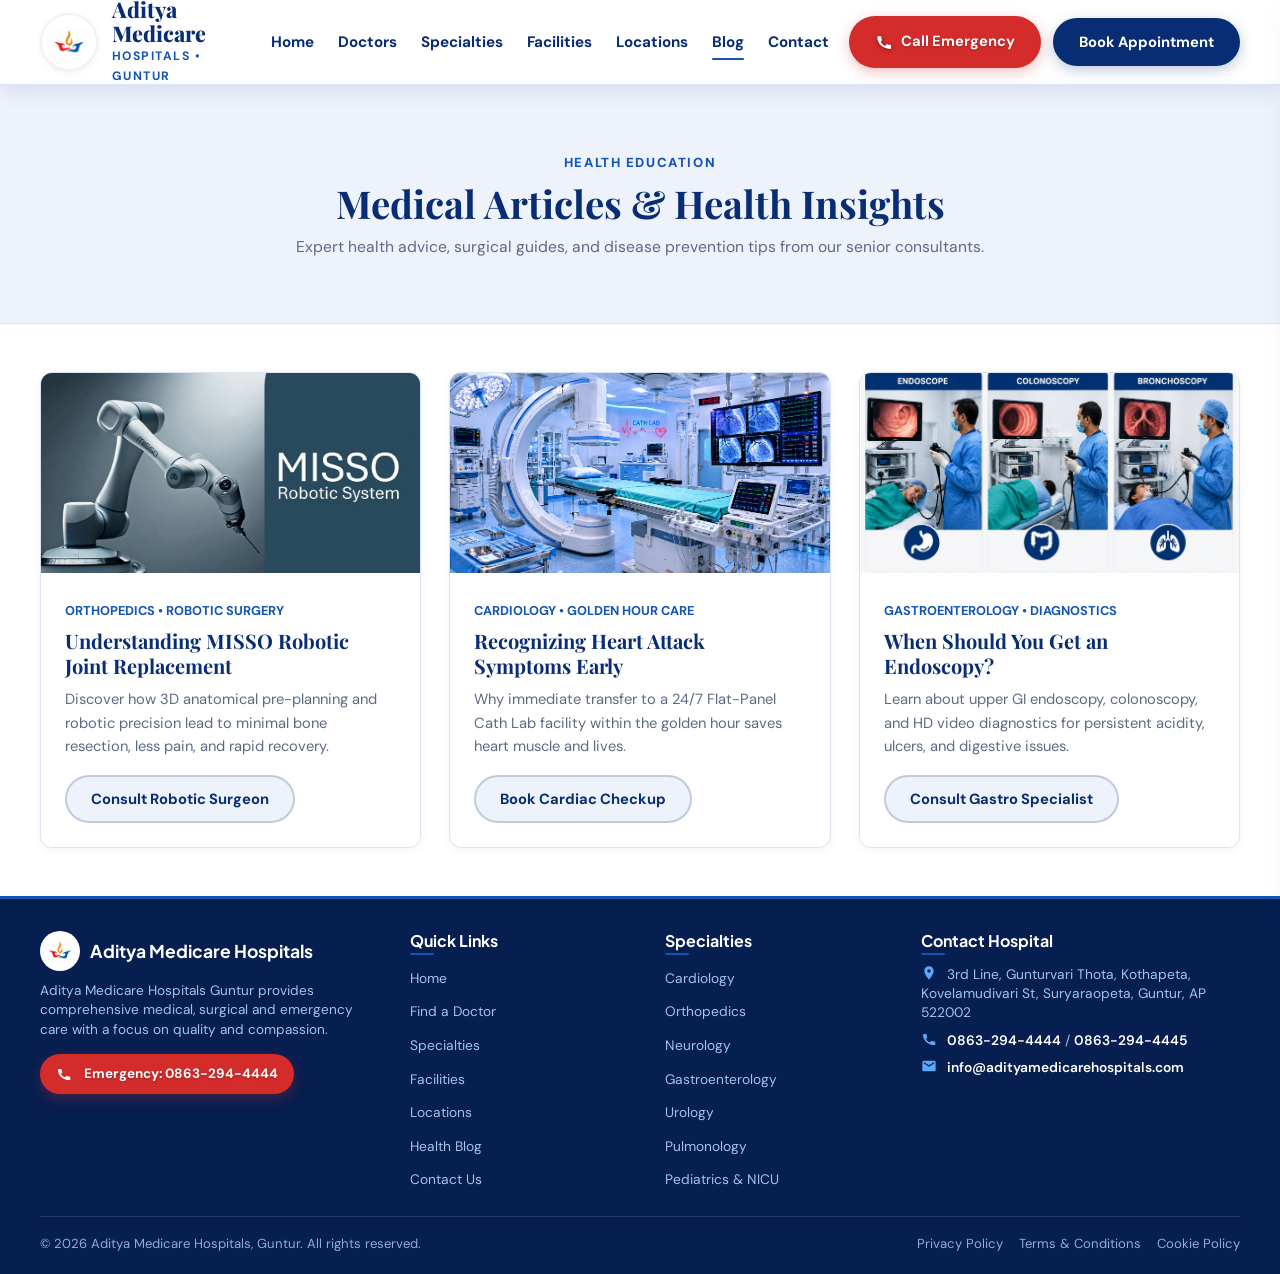
==== blog.html @ ff20c5cb "Reduce doctor card font sizes for name, qualification, designation and treatment tags to fit long co" ====
<!DOCTYPE html>
<html lang="en">

<head>
  <meta charset="utf-8" />
  <meta name="viewport" content="width=device-width, initial-scale=1.0" />
  <title>Health Blog & Medical Articles | Aditya Medicare Hospitals Guntur</title>
  <meta name="description"
    content="Read medical advice, health tips, and healthcare guides from senior doctors at Aditya Medicare Hospitals Guntur." />
  <meta name="keywords"
    content="health blog Guntur, doctor health tips, cardiac health guide, joint replacement advice, Aditya Medicare articles" />
  <meta name="author" content="Aditya Medicare Hospitals, Guntur" />
  <meta name="robots" content="index, follow" />
  <link rel="canonical" href="https://www.adityamedicarehospitals.com/blog.html" />
  
  <link rel="icon" type="image/png" href="images/favicon.png" />
  <link rel="apple-touch-icon" href="images/favicon.png" />
  
  <!-- Fonts -->
  <link rel="preconnect" href="https://fonts.googleapis.com" />
  <link rel="preconnect" href="https://fonts.gstatic.com" crossorigin />
  <link href="https://fonts.googleapis.com/css2?family=DM+Sans:ital,wght@0,400;0,500;0,700;0,800;1,400&family=Playfair+Display:wght@600;700;800&display=swap" rel="stylesheet" />
  
  <!-- Stylesheet -->
  <link rel="stylesheet" href="style.css?v=2300" />
</head>

<body>

  <!-- NAVBAR -->
  <nav class="navbar">
    <div class="container nav-inner">
      <a href="index.html" class="brand">
        <img src="images/Hospital-logo.png" alt="Aditya Medicare Logo" class="brand-logo" onerror="this.src='images/logo.png';" />
        <div class="brand-text">
          <span class="brand-title">Aditya Medicare</span>
          <span class="brand-subtitle">Hospitals • Guntur</span>
        </div>
      </a>

      <ul class="nav-links">
        <li><a href="index.html">Home</a></li>
        <li><a href="doctors.html">Doctors</a></li>
        <li><a href="specialties.html">Specialties</a></li>
        <li><a href="facilities.html">Facilities</a></li>
        <li><a href="locations.html">Locations</a></li>
        <li><a href="blog.html" class="active">Blog</a></li>
        <li><a href="contact.html">Contact</a></li>
      </ul>

      <div class="nav-cta">
        <a href="tel:08632944444" class="btn btn-danger">
          <svg class="btn-icon" viewBox="0 0 24 24"><path d="M6.62 10.79a15.05 15.05 0 006.59 6.59l2.2-2.2a1 1 0 011.11-.27c1.21.49 2.53.76 3.88.76a1 1 0 011 1v3.5a1 1 0 01-1 1C10.03 21 3 13.97 3 5.48a1 1 0 011-1H7.5a1 1 0 011 1c0 1.35.27 2.67.76 3.88a1 1 0 01-.27 1.11l-2.37 2.32z"/></svg>
          Call Emergency
        </a>
        <button class="btn btn-primary" data-open-modal="true">Book Appointment</button>
      </div>

      <button class="nav-toggle" id="nav-toggle-btn" aria-label="Toggle Navigation Menu">
        <svg viewBox="0 0 24 24">
          <path d="M4 6h16M4 12h16M4 18h16"></path>
        </svg>
      </button>
    </div>
  </nav>

  <!-- MOBILE DRAWER -->
  <div class="mobile-menu-overlay" id="mobile-overlay"></div>
  <div class="mobile-drawer" id="mobile-drawer">
    <div class="mobile-drawer-header">
      <div class="brand-title" style="font-size: 1.1rem;">Aditya Medicare</div>
      <button class="mobile-drawer-close" id="mobile-drawer-close">✕</button>
    </div>
    <ul class="mobile-nav-links">
      <li><a href="index.html">Home</a></li>
      <li><a href="doctors.html">Doctors</a></li>
      <li><a href="specialties.html">Specialties</a></li>
      <li><a href="facilities.html">Facilities</a></li>
      <li><a href="locations.html">Locations</a></li>
      <li><a href="blog.html" class="active">Blog</a></li>
      <li><a href="contact.html">Contact</a></li>
    </ul>
    <div style="margin-top: auto; display: flex; flex-direction: column; gap: 12px; padding-top: 20px;">
      <a href="tel:08632944444" class="btn btn-danger" style="width:100%;">
        <svg class="btn-icon" viewBox="0 0 24 24"><path d="M6.62 10.79a15.05 15.05 0 006.59 6.59l2.2-2.2a1 1 0 011.11-.27c1.21.49 2.53.76 3.88.76a1 1 0 011 1v3.5a1 1 0 01-1 1C10.03 21 3 13.97 3 5.48a1 1 0 011-1H7.5a1 1 0 011 1c0 1.35.27 2.67.76 3.88a1 1 0 01-.27 1.11l-2.37 2.32z"/></svg>
        Call 0863-294-4444
      </a>
      <button class="btn btn-primary" style="width:100%;" data-open-modal="true">Book Appointment</button>
    </div>
  </div>

  <!-- PAGE HERO -->
  <section class="section section-soft subpage-hero-banner">
    <div class="container">
      <div class="section-header">
        <span class="section-tag">Health Education</span>
        <h1 class="section-title">Medical Articles & Health Insights</h1>
        <p class="section-subtitle">Expert health advice, surgical guides, and disease prevention tips from our senior consultants.</p>
      </div>
    </div>
  </section>

  <!-- BLOG ARTICLES -->
  <section class="section section-white">
    <div class="container">
      <div class="facilities-grid">
        <article class="facility-card">
          <div class="facility-img-wrap">
            <img src="images/misso-robot.jpg" alt="MISSO Robotic Knee Surgery Guide" />
          </div>
          <div class="facility-body">
            <span style="font-size: 0.8rem; font-weight: 700; color: var(--blue); text-transform: uppercase;">Orthopedics • Robotic Surgery</span>
            <h3 class="facility-title" style="margin-top: 6px;">Understanding MISSO Robotic Joint Replacement</h3>
            <p class="facility-desc">Discover how 3D anatomical pre-planning and robotic precision lead to minimal bone resection, less pain, and rapid recovery.</p>
            <div style="margin-top: 16px;">
              <button class="btn btn-secondary" data-open-modal="true" data-department="Orthopedics">Consult Robotic Surgeon</button>
            </div>
          </div>
        </article>

        <article class="facility-card">
          <div class="facility-img-wrap">
            <img src="images/cath-lab.png" alt="Emergency Cardiac Angioplasty" />
          </div>
          <div class="facility-body">
            <span style="font-size: 0.8rem; font-weight: 700; color: var(--blue); text-transform: uppercase;">Cardiology • Golden Hour Care</span>
            <h3 class="facility-title" style="margin-top: 6px;">Recognizing Heart Attack Symptoms Early</h3>
            <p class="facility-desc">Why immediate transfer to a 24/7 Flat-Panel Cath Lab facility within the golden hour saves heart muscle and lives.</p>
            <div style="margin-top: 16px;">
              <button class="btn btn-secondary" data-open-modal="true" data-department="Cardiology">Book Cardiac Checkup</button>
            </div>
          </div>
        </article>

        <article class="facility-card">
          <div class="facility-img-wrap">
            <img src="images/Endocolonobroncho.png" alt="Advanced Endoscopy Guide" />
          </div>
          <div class="facility-body">
            <span style="font-size: 0.8rem; font-weight: 700; color: var(--blue); text-transform: uppercase;">Gastroenterology • Diagnostics</span>
            <h3 class="facility-title" style="margin-top: 6px;">When Should You Get an Endoscopy?</h3>
            <p class="facility-desc">Learn about upper GI endoscopy, colonoscopy, and HD video diagnostics for persistent acidity, ulcers, and digestive issues.</p>
            <div style="margin-top: 16px;">
              <button class="btn btn-secondary" data-open-modal="true" data-department="Gastroenterology">Consult Gastro Specialist</button>
            </div>
          </div>
        </article>
      </div>
    </div>
  </section>

  <!-- APPOINTMENT MODAL -->
  <div class="modal-overlay" id="appointment-modal" aria-hidden="true" role="dialog" aria-modal="true" aria-labelledby="modal-title-heading">
    <div class="modal-container">
      <div class="modal-header">
        <h3>📅 Book Doctor Appointment</h3>
        <button class="modal-close" id="modal-close-btn">✕</button>
      </div>
      <div class="modal-body">
        <form id="appointment-form">
          <div class="form-group">
            <label for="modal-patient-name">Full Patient Name *</label>
            <input type="text" id="modal-patient-name" class="form-control" placeholder="e.g. Ramesh Kumar" required />
          </div>

          <div class="form-row">
            <div class="form-group">
              <label for="modal-patient-phone">Phone Number *</label>
              <input type="tel" id="modal-patient-phone" class="form-control" placeholder="10-digit mobile number" required />
            </div>
            <div class="form-group">
              <label for="modal-patient-email">Email Address</label>
              <input type="email" id="modal-patient-email" class="form-control" placeholder="name@example.com" />
            </div>
          </div>

          <div class="form-row">
            <div class="form-group">
              <label for="modal-department-select">Select Medical Specialty</label>
              <select id="modal-department-select" class="form-control">
                <option value="">General Consultation</option>
                <option value="Cardiology">Cardiology</option>
                <option value="Orthopedics">Orthopedics</option>
                <option value="Neurology">Neurology</option>
                <option value="Gastroenterology">Gastroenterology</option>
                <option value="Urology">Urology</option>
                <option value="Pulmonology">Pulmonology</option>
                <option value="Pediatrics">Pediatrics</option>
                <option value="Mother & Child">Mother & Child Care</option>
                <option value="Critical Care">Critical Care</option>
              </select>
            </div>

            <div class="form-group">
              <label for="modal-doctor-select">Preferred Doctor</label>
              <select id="modal-doctor-select" class="form-control">
                <option value="">Any Available Specialist</option>
                <option value="Dr. Krishna Sravanth Pakanati">Dr. Krishna Sravanth Pakanati (Orthopedics)</option>
                <option value="Dr. Ramakoteswara Rao K">Dr. Ramakoteswara Rao K (Orthopedics)</option>
                <option value="Dr. Sai Krishna Katakam">Dr. Sai Krishna Katakam (Gastroenterology)</option>
                <option value="Dr. Raghu Sarath Punukollu">Dr. Raghu Sarath Punukollu (Urology)</option>
                <option value="Dr. Guttikonda Bhanu Vijay">Dr. Guttikonda Bhanu Vijay (Cardiology)</option>
                <option value="Dr. Viswa Jyothi Yakkala">Dr. Viswa Jyothi Yakkala (Neurology)</option>
                <option value="Dr. Sajila">Dr. Sajila (Mother & Child)</option>
                <option value="Dr. Farha">Dr. Farha (Pediatrics)</option>
                <option value="Dr. Dinesh">Dr. Dinesh (Pulmonology)</option>
                <option value="Dr. Sunil Kumar Thadigiri">Dr. Sunil Kumar Thadigiri (Critical Care)</option>
              </select>
            </div>
          </div>

          <div class="form-row">
            <div class="form-group">
              <label for="modal-preferred-date">Preferred Date</label>
              <input type="date" id="modal-preferred-date" class="form-control" />
            </div>
            <div class="form-group">
              <label for="modal-time-slot">Preferred Time Slot</label>
              <select id="modal-time-slot" class="form-control">
                <option value="Morning">Morning (10:00 AM - 1:00 PM)</option>
                <option value="Afternoon">Afternoon (2:00 PM - 5:00 PM)</option>
                <option value="Evening">Evening (5:00 PM - 8:00 PM)</option>
              </select>
            </div>
          </div>

          <div style="margin-top: 24px;">
            <button type="submit" class="btn btn-primary" style="width: 100%; padding: 14px; font-size: 1rem;">
              Confirm Appointment Booking
            </button>
          </div>
        </form>
      </div>
    </div>
  </div>

  <!-- FOOTER -->
    <!-- FOOTER -->
    <!-- FOOTER -->
  <footer class="footer">
    <div class="container">
      <div class="footer-grid">
        <div class="footer-brand">
          <div class="footer-logo-wrap">
            <img src="images/Hospital-logo.png" alt="Aditya Medicare Logo" class="footer-logo" onerror="this.src='images/logo.png';" />
            <div class="footer-brand-name">Aditya Medicare Hospitals</div>
          </div>
          <p class="footer-desc">
            Aditya Medicare Hospitals Guntur provides comprehensive medical, surgical and emergency care with a focus on quality and compassion.
          </p>
          <div style="margin-top: 4px;">
            <a href="tel:08632944444" class="btn btn-danger footer-emergency-btn">
              <svg viewBox="0 0 24 24" style="width:16px;height:16px;fill:currentColor;margin-right:6px;"><path d="M6.62 10.79a15.05 15.05 0 006.59 6.59l2.2-2.2a1 1 0 011.11-.27c1.21.49 2.53.76 3.88.76a1 1 0 011 1v3.5a1 1 0 01-1 1C10.03 21 3 13.97 3 5.48a1 1 0 011-1H7.5a1 1 0 011 1c0 1.35.27 2.67.76 3.88a1 1 0 01-.27 1.11l-2.37 2.32z"/></svg>
              Emergency: 0863-294-4444
            </a>
          </div>
        </div>

        <div>
          <h4 class="footer-title">Quick Links</h4>
          <ul class="footer-links">
            <li><a href="index.html">Home</a></li>
            <li><a href="doctors.html">Find a Doctor</a></li>
            <li><a href="specialties.html">Specialties</a></li>
            <li><a href="facilities.html">Facilities</a></li>
            <li><a href="locations.html">Locations</a></li>
            <li><a href="blog.html">Health Blog</a></li>
            <li><a href="contact.html">Contact Us</a></li>
          </ul>
        </div>

        <div>
          <h4 class="footer-title">Specialties</h4>
          <ul class="footer-links">
            <li><a href="specialties.html">Cardiology</a></li>
            <li><a href="specialties.html">Orthopedics</a></li>
            <li><a href="specialties.html">Neurology</a></li>
            <li><a href="specialties.html">Gastroenterology</a></li>
            <li><a href="specialties.html">Urology</a></li>
            <li><a href="specialties.html">Pulmonology</a></li>
            <li><a href="specialties.html">Pediatrics &amp; NICU</a></li>
          </ul>
        </div>

        <div>
          <h4 class="footer-title">Contact Hospital</h4>
          <p class="footer-contact-item">
            <svg style="width:16px;height:16px;fill:#60a5fa;vertical-align:-2px;margin-right:6px;" viewBox="0 0 24 24"><path d="M12 2C8.13 2 5 5.13 5 9c0 5.25 7 13 7 13s7-7.75 7-13c0-3.87-3.13-7-7-7zm0 9.5c-1.38 0-2.5-1.12-2.5-2.5s1.12-2.5 2.5-2.5 2.5 1.12 2.5 2.5-1.12 2.5-2.5 2.5z"/></svg>
            3rd Line, Gunturvari Thota, Kothapeta, Kovelamudivari St, Suryaraopeta, Guntur, AP 522002
          </p>
          <p class="footer-contact-item">
            <svg style="width:16px;height:16px;fill:#60a5fa;vertical-align:-2px;margin-right:6px;" viewBox="0 0 24 24"><path d="M6.62 10.79a15.05 15.05 0 006.59 6.59l2.2-2.2a1 1 0 011.11-.27c1.21.49 2.53.76 3.88.76a1 1 0 011 1v3.5a1 1 0 01-1 1C10.03 21 3 13.97 3 5.48a1 1 0 011-1H7.5a1 1 0 011 1c0 1.35.27 2.67.76 3.88a1 1 0 01-.27 1.11l-2.37 2.32z"/></svg>
            <a href="tel:08632944444">0863-294-4444</a> / <a href="tel:08632944445">0863-294-4445</a>
          </p>
          <p class="footer-contact-item">
            <svg style="width:16px;height:16px;fill:#60a5fa;vertical-align:-2px;margin-right:6px;" viewBox="0 0 24 24"><path d="M20 4H4c-1.1 0-1.99.9-1.99 2L2 18c0 1.1.9 2 2 2h16c1.1 0 2-.9 2-2V6c0-1.1-.9-2-2-2zm0 4l-8 5-8-5V6l8 5 8-5v2z"/></svg>
            <a href="mailto:info@adityamedicarehospitals.com">info@adityamedicarehospitals.com</a>
          </p>
        </div>
      </div>

      <div class="footer-bottom">
        <div>&copy; 2026 Aditya Medicare Hospitals, Guntur. All rights reserved.</div>
        <div class="footer-legal">
          <a href="privacy-policy.html">Privacy Policy</a>
          <a href="terms-conditions.html">Terms &amp; Conditions</a>
          <a href="cookie-policy.html">Cookie Policy</a>
        </div>
      </div>
    </div>
  </footer>

  <script src="script.js"></script>
</body>

</html>
---- style.css ----
@import url('https://fonts.googleapis.com/css2?family=Plus+Jakarta+Sans:wght@500;600;700;800&family=DM+Sans:ital,wght@0,400;0,500;0,700;0,800;1,400&family=Playfair+Display:wght@600;700;800&display=swap');

/* ==========================================================================
   ADITYA MEDICARE HOSPITALS - ORIGINAL BRAND COLOR SCHEME & RESPONSIVE UI
   Theme: #092d74 Navy, #1455b3 Blue, #d42b2b Red, #eef2fa Soft Background
   ========================================================================== */

:root {
  --navy: #092d74;           /* Original Navy */
  --navy-dark: #061e50;      /* Dark Navy */
  --blue: #1455b3;           /* Primary Blue */
  --blue-hover: #0e4391;
  --sky: #38b6ff;
  --sky-light: #eef2fa;
  --soft-bg: #eef2fa;        /* Original Soft Background */
  --card-bg: #ffffff;
  --text-dark: #1a1a2e;       /* Original Text Dark */
  --text-muted: #5c6b84;      /* Original Text Muted */
  --border-color: #dbe4f0;
  --red: #d42b2b;            /* Original Emergency Red */
  --red-hover: #b82222;
  --red-light: #fee2e2;
  --green: #10b981;
  --gold: #f59e0b;
  --white: #ffffff;
  
  --shadow-sm: 0 2px 8px rgba(9, 45, 116, 0.05);
  --shadow-md: 0 8px 24px rgba(9, 45, 116, 0.08);
  --shadow-lg: 0 16px 40px rgba(9, 45, 116, 0.12);
  --radius-sm: 8px;
  --radius-md: 12px;
  --radius-lg: 20px;
  --radius-full: 9999px;
  
  --transition: all 0.3s cubic-bezier(0.16, 1, 0.3, 1);
}

/* --------------------------------------------------------------------------
   GLOBAL RESET & BASE STYLES
   -------------------------------------------------------------------------- */
*, *::before, *::after {
  box-sizing: border-box;
  margin: 0;
  padding: 0;
}

.sr-only {
  position: absolute !important;
  width: 1px !important;
  height: 1px !important;
  padding: 0 !important;
  margin: -1px !important;
  overflow: hidden !important;
  clip: rect(0, 0, 0, 0) !important;
  white-space: nowrap !important;
  border: 0 !important;
}

html {
  scroll-behavior: smooth;
  font-size: 16px;
  -webkit-tap-highlight-color: transparent;
  overflow-x: hidden;
  max-width: 100vw;
}

body {
  font-family: 'DM Sans', -apple-system, BlinkMacSystemFont, "Segoe UI", Roboto, sans-serif;
  color: var(--text-dark);
  background-color: var(--soft-bg);
  line-height: 1.6;
  overflow-x: hidden;
  max-width: 100vw;
}

h1, h2, h3, h4, h5, h6 {
  font-family: 'Playfair Display', Georgia, serif;
  color: var(--navy);
  line-height: 1.25;
  font-weight: 700;
}

a {
  color: var(--blue);
  text-decoration: none;
  transition: var(--transition);
}

a:hover {
  color: var(--navy);
}

img {
  max-width: 100%;
  height: auto;
  display: block;
}

button, input, select, textarea {
  font-family: inherit;
  font-size: inherit;
}

.container {
  width: 100%;
  max-width: 1240px;
  margin: 0 auto;
  padding: 0 20px;
}

/* Inline SVG Icon Helper with Subtle Shadow */
.btn-icon {
  width: 18px;
  height: 18px;
  fill: currentColor;
  flex-shrink: 0;
  filter: drop-shadow(0 1px 2px rgba(0, 0, 0, 0.4));
}

.pulse-dot {
  width: 8px;
  height: 8px;
  background-color: #ffffff;
  border-radius: 50%;
  display: inline-block;
  box-shadow: 0 0 4px rgba(0, 0, 0, 0.5);
  animation: pulseDot 1.5s infinite;
}

@keyframes pulseDot {
  0% { transform: scale(0.9); opacity: 0.8; }
  50% { transform: scale(1.3); opacity: 1; }
  100% { transform: scale(0.9); opacity: 0.8; }
}

/* --------------------------------------------------------------------------
   STICKY NAVBAR & BRAND HEADER
   -------------------------------------------------------------------------- */
.navbar {
  position: sticky;
  top: 0;
  z-index: 1000;
  background: #ffffff;
  box-shadow: 0 6px 20px rgba(9, 45, 116, 0.1);
  border-bottom: 1px solid var(--border-color);
  transition: var(--transition);
}

.nav-inner {
  height: 84px;
  display: flex;
  align-items: center;
  justify-content: space-between;
  gap: 20px;
}

.brand {
  display: flex;
  align-items: center;
  gap: 14px;
  text-decoration: none;
}

.brand-logo {
  width: 58px;
  height: 58px;
  border-radius: 50%;
  object-fit: contain;
  border: 2px solid var(--soft-bg);
  padding: 4px;
  background: var(--white);
  box-shadow: 0 2px 6px rgba(0, 0, 0, 0.06);
}

.brand-text {
  display: flex;
  flex-direction: column;
}

.brand-title {
  font-family: 'Playfair Display', serif;
  font-size: 1.35rem;
  font-weight: 800;
  color: var(--navy);
  line-height: 1.1;
}

.brand-subtitle {
  font-size: 0.76rem;
  font-weight: 700;
  color: var(--blue);
  letter-spacing: 0.12em;
  text-transform: uppercase;
  margin-top: 2px;
}

.nav-links {
  display: flex;
  align-items: center;
  gap: 24px;
  list-style: none;
}

.nav-links a {
  color: var(--navy);
  font-weight: 700;
  font-size: 0.95rem;
  padding: 8px 0;
  position: relative;
}

.nav-links a::after {
  content: '';
  position: absolute;
  bottom: 0;
  left: 0;
  width: 0;
  height: 2.5px;
  background: var(--blue);
  border-radius: 2px;
  transition: var(--transition);
}

.nav-links a:hover,
.nav-links a.active {
  color: var(--navy);
}

.nav-links a:hover::after,
.nav-links a.active::after {
  width: 100%;
}

.nav-cta {
  display: flex;
  align-items: center;
  gap: 12px;
}

.btn {
  display: inline-flex;
  align-items: center;
  justify-content: center;
  gap: 8px;
  padding: 12px 24px;
  border-radius: var(--radius-full);
  font-weight: 700;
  font-size: 0.92rem;
  cursor: pointer;
  border: 2px solid transparent;
  transition: var(--transition);
  text-align: center;
  white-space: nowrap;
}

.btn-primary {
  background: var(--navy);
  color: var(--white) !important;
  box-shadow: 0 4px 14px rgba(9, 45, 116, 0.25);
}

.btn-primary:hover {
  background: var(--blue);
  box-shadow: 0 6px 20px rgba(20, 85, 179, 0.35);
  transform: translateY(-2px);
}

.btn-secondary {
  background: var(--soft-bg);
  color: var(--navy) !important;
  border-color: rgba(9, 45, 116, 0.2);
}

.btn-secondary:hover {
  background: #dbe4f0;
  border-color: var(--navy);
  transform: translateY(-2px);
}

.btn-outline-white {
  background: transparent;
  color: var(--white) !important;
  border-color: rgba(255, 255, 255, 0.6);
}

.btn-outline-white:hover {
  background: rgba(255, 255, 255, 0.15);
  border-color: var(--white);
  transform: translateY(-2px);
}

.btn-danger {
  background: var(--red);
  color: var(--white) !important;
  box-shadow: 0 4px 14px rgba(212, 43, 43, 0.3);
  text-shadow: 0 1px 2px rgba(0, 0, 0, 0.25);
}

.btn-danger:hover {
  background: var(--red-hover);
  box-shadow: 0 6px 18px rgba(212, 43, 43, 0.45);
  transform: translateY(-2px);
}

.nav-toggle {
  display: none;
  background: none;
  border: none;
  cursor: pointer;
  padding: 8px;
  color: var(--navy);
}

.nav-toggle svg {
  width: 28px;
  height: 28px;
  fill: none;
  stroke: currentColor;
  stroke-width: 2.2;
  stroke-linecap: round;
}

/* Mobile Drawer Overlay */
.mobile-menu-overlay {
  display: none;
  position: fixed;
  inset: 0;
  background: rgba(9, 45, 116, 0.5);
  backdrop-filter: blur(4px);
  z-index: 1002;
  opacity: 0;
  transition: var(--transition);
}

.mobile-menu-overlay.active {
  display: block;
  opacity: 1;
}

.mobile-drawer {
  position: fixed;
  top: 0;
  right: -320px;
  width: 300px;
  height: 100%;
  background: var(--white);
  z-index: 1003;
  padding: 24px;
  display: flex;
  flex-direction: column;
  box-shadow: var(--shadow-lg);
  transition: right 0.35s cubic-bezier(0.16, 1, 0.3, 1);
}

.mobile-drawer.active {
  right: 0;
}

.mobile-drawer-header {
  display: flex;
  align-items: center;
  justify-content: space-between;
  margin-bottom: 24px;
  padding-bottom: 16px;
  border-bottom: 1px solid var(--border-color);
}

.mobile-drawer-close {
  background: var(--soft-bg);
  border: none;
  width: 44px;
  height: 44px;
  border-radius: 50%;
  display: flex;
  align-items: center;
  justify-content: center;
  cursor: pointer;
  color: var(--navy);
  font-size: 1.3rem;
  font-weight: 700;
}

.mobile-nav-links {
  list-style: none;
  display: flex;
  flex-direction: column;
  gap: 16px;
}

.mobile-nav-links a {
  font-size: 1.05rem;
  font-weight: 700;
  color: var(--text-dark);
  display: block;
  padding: 12px 14px;
  border-radius: var(--radius-sm);
  min-height: 44px;
}

.mobile-nav-links a:hover,
.mobile-nav-links a.active {
  background: var(--soft-bg);
  color: var(--navy);
}

/* --------------------------------------------------------------------------
   HERO SECTION & HERO INFO BAR (DIRECTLY IN HERO SECTION)
   -------------------------------------------------------------------------- */
.hero-section {
  position: relative;
  background: linear-gradient(135deg, var(--navy-dark) 0%, var(--navy) 100%);
  color: var(--white);
  padding: 80px 0 140px 0;
  overflow: hidden;
}

.hero-bg-media {
  position: absolute;
  inset: 0;
  z-index: 1;
  opacity: 0.45;
}

.hero-bg-media img {
  width: 100%;
  height: 100%;
  object-fit: cover;
  filter: brightness(1.0) contrast(1.05) saturate(0.9);
}

.hero-content {
  position: relative;
  z-index: 2;
  max-width: 960px;
  margin: 0 auto;
  text-align: center;
}

.hero-badge {
  display: inline-flex;
  align-items: center;
  gap: 8px;
  background: rgba(255, 255, 255, 0.12);
  border: 1px solid rgba(255, 255, 255, 0.25);
  color: #8cd6ff;
  padding: 6px 20px;
  border-radius: var(--radius-full);
  font-size: 0.85rem;
  font-weight: 700;
  letter-spacing: 0.12em;
  text-transform: uppercase;
  margin-bottom: 24px;
  backdrop-filter: blur(8px);
}

.hero-title {
  font-size: clamp(2.2rem, 5vw, 3.8rem);
  font-weight: 800;
  color: var(--white);
  line-height: 1.15;
  margin-bottom: 20px;
  letter-spacing: -0.02em;
}

.hero-title span {
  color: #38b6ff;
  display: inline-block;
}

.hero-subtitle {
  font-size: clamp(1.05rem, 2vw, 1.25rem);
  color: #d2e4ff;
  max-width: 720px;
  margin: 0 auto 30px auto;
  line-height: 1.6;
}

.hero-actions {
  display: flex;
  align-items: center;
  justify-content: center;
  gap: 16px;
  flex-wrap: wrap;
  margin-bottom: 36px;
}

/* HERO INFO BAR (ADDRESS, OPD HOURS, EMERGENCY HOTLINE DIRECTLY IN HERO) */
.hero-info-bar {
  display: flex;
  align-items: center;
  justify-content: space-between;
  gap: 20px;
  background: rgba(255, 255, 255, 0.12);
  border: 1px solid rgba(255, 255, 255, 0.22);
  backdrop-filter: blur(12px);
  padding: 16px 24px;
  border-radius: var(--radius-lg);
  text-align: left;
  box-shadow: 0 8px 32px rgba(0, 0, 0, 0.25);
}

.hero-info-item {
  display: flex;
  align-items: center;
  gap: 12px;
}

.hero-info-icon {
  font-size: 1.4rem;
  flex-shrink: 0;
}

.hero-info-label {
  display: block;
  font-size: 0.74rem;
  text-transform: uppercase;
  letter-spacing: 0.08em;
  color: #8cd6ff;
  font-weight: 700;
}

.hero-info-val {
  display: block;
  font-size: 0.88rem;
  color: #ffffff;
  font-weight: 600;
}

.hero-emergency-btn {
  background: var(--red);
  color: var(--white) !important;
  padding: 10px 20px;
  border-radius: var(--radius-full);
  font-weight: 700;
  font-size: 0.88rem;
  display: inline-flex;
  align-items: center;
  gap: 8px;
  box-shadow: 0 4px 14px rgba(212, 43, 43, 0.4);
  white-space: nowrap;
  transition: var(--transition);
}

.hero-emergency-btn:hover {
  background: var(--red-hover);
  transform: translateY(-2px);
}

/* HERO STATS OVERLAY BAR */
.hero-stats-wrapper {
  position: relative;
  z-index: 3;
  margin-top: -50px;
  margin-bottom: 40px;
}

.stats-grid {
  display: grid;
  grid-template-columns: repeat(4, 1fr);
  gap: 20px;
  background: var(--white);
  padding: 30px;
  border-radius: var(--radius-lg);
  box-shadow: var(--shadow-lg);
  border: 1px solid var(--border-color);
}

.stat-card {
  text-align: center;
  padding: 10px;
  position: relative;
}

.stat-card:not(:last-child)::after {
  content: '';
  position: absolute;
  right: 0;
  top: 15%;
  height: 70%;
  width: 1px;
  background: var(--border-color);
}

.stat-number {
  font-family: 'Playfair Display', serif;
  font-size: 2.4rem;
  font-weight: 800;
  color: var(--navy);
  line-height: 1;
  margin-bottom: 6px;
}

.stat-number span {
  color: var(--blue);
}

.stat-label {
  font-size: 0.9rem;
  font-weight: 700;
  color: var(--text-muted);
  text-transform: uppercase;
  letter-spacing: 0.05em;
}

/* --------------------------------------------------------------------------
   SECTION STYLING
   -------------------------------------------------------------------------- */
.section {
  padding: 48px 0;
  position: relative;
}

@media (max-width: 768px) {
  .section {
    padding: 28px 0;
  }

  .section-header {
    margin-bottom: 16px;
  }

  .section-title {
    font-size: clamp(1.4rem, 5vw, 1.85rem);
  }

  .section-subtitle {
    font-size: 0.9rem;
  }
}

.section-soft {
  background-color: var(--soft-bg);
}

.section-white {
  background-color: var(--white);
}

.section-header {
  text-align: center;
  max-width: 720px;
  margin: 0 auto 24px auto;
}

.section-tag {
  display: inline-block;
  color: var(--blue);
  font-size: 0.82rem;
  font-weight: 800;
  letter-spacing: 0.12em;
  text-transform: uppercase;
  margin-bottom: 6px;
}

.section-title {
  font-size: clamp(1.7rem, 3vw, 2.4rem);
  color: var(--navy);
  margin-bottom: 8px;
}

.section-subtitle {
  font-size: 0.98rem;
  color: var(--text-muted);
  line-height: 1.5;
}

/* --------------------------------------------------------------------------
   SUBPAGE TOP HERO HEADING SECTION (Right after main nav header)
   -------------------------------------------------------------------------- */
.subpage-hero-banner {
  padding: 64px 0 !important;
  background-color: var(--soft-bg);
  border-bottom: 1px solid var(--border-color);
}

.subpage-hero-banner .container {
  width: 100%;
}

.subpage-hero-banner .section-header {
  margin-bottom: 0 !important;
}

@media (max-width: 768px) {
  .subpage-hero-banner {
    padding: 48px 0 !important;
  }
}



/* --------------------------------------------------------------------------
   QUICK EMERGENCY / HIGHLIGHTS RIBBON
   -------------------------------------------------------------------------- */
.highlights-ribbon {
  background: var(--white);
  padding: 40px 0;
  border-bottom: 1px solid var(--border-color);
}

.ribbon-grid {
  display: grid;
  grid-template-columns: repeat(auto-fit, minmax(260px, 1fr));
  gap: 24px;
}

.ribbon-item {
  display: flex;
  align-items: center;
  gap: 16px;
  padding: 20px;
  background: var(--soft-bg);
  border-radius: var(--radius-md);
  border: 1px solid var(--border-color);
  transition: var(--transition);
}

.ribbon-item:hover {
  transform: translateY(-4px);
  box-shadow: var(--shadow-md);
  border-color: rgba(20, 85, 179, 0.4);
}

.ribbon-icon {
  width: 52px;
  height: 52px;
  background: #ffffff;
  border-radius: 50%;
  display: flex;
  align-items: center;
  justify-content: center;
  font-size: 1.5rem;
  color: var(--blue);
  flex-shrink: 0;
  box-shadow: var(--shadow-sm);
}

.ribbon-title {
  font-size: 1.05rem;
  font-weight: 700;
  color: var(--navy);
  margin-bottom: 2px;
}

.ribbon-desc {
  font-size: 0.85rem;
  color: var(--text-muted);
}

/* --------------------------------------------------------------------------
   SPECIALTIES CARDS
   -------------------------------------------------------------------------- */
.specialties-grid {
  display: grid;
  grid-template-columns: repeat(auto-fill, minmax(280px, 1fr));
  gap: 24px;
  align-items: stretch;
}

.specialty-card {
  background: var(--white);
  border: 1px solid var(--border-color);
  border-radius: var(--radius-md);
  padding: 26px 22px;
  transition: var(--transition);
  display: flex;
  flex-direction: column;
  height: 100%;
  position: relative;
  overflow: hidden;
}

.specialty-card::before {
  content: '';
  position: absolute;
  top: 0;
  left: 0;
  width: 100%;
  height: 4px;
  background: var(--navy);
  opacity: 0;
  transition: var(--transition);
}

.specialty-card:hover {
  transform: translateY(-5px);
  box-shadow: var(--shadow-lg);
  border-color: transparent;
}

.specialty-card:hover::before {
  opacity: 1;
}

.specialty-header {
  display: flex;
  align-items: center;
  gap: 12px;
  margin-bottom: 10px;
}

.specialty-icon {
  font-size: 2.1rem;
  line-height: 1;
  flex-shrink: 0;
  margin-bottom: 0;
}

.specialty-name {
  font-size: 1.15rem;
  font-weight: 700;
  color: var(--navy);
  margin-bottom: 0;
  line-height: 1.25;
}

.specialty-desc {
  font-size: 0.88rem;
  color: var(--text-muted);
  line-height: 1.5;
  margin-bottom: 14px;
  flex: 1 1 auto;
}

.specialty-card .btn,
.specialty-link {
  margin-top: auto;
  width: 100%;
  text-align: center;
  justify-content: center;
  padding: 10px 16px;
  font-size: 0.88rem;
  font-weight: 700;
  flex: 0 0 auto !important;
  height: auto !important;
  min-height: 44px;
}

/* --------------------------------------------------------------------------
   DOCTORS CARDS & DYNAMIC FILTER BAR
   -------------------------------------------------------------------------- */
.doctor-filter-bar {
  display: flex;
  flex-direction: column;
  gap: 18px;
  margin-bottom: 36px;
  background: var(--white);
  padding: 20px;
  border-radius: var(--radius-md);
  box-shadow: var(--shadow-sm);
  border: 1px solid var(--border-color);
}

.search-input-wrap {
  position: relative;
  width: 100%;
}

.search-input-wrap input {
  width: 100%;
  padding: 14px 20px 14px 48px;
  border-radius: var(--radius-full);
  border: 1px solid var(--border-color);
  background: var(--soft-bg);
  color: var(--text-dark);
  font-size: 0.95rem;
  transition: var(--transition);
}

.search-input-wrap input:focus {
  outline: none;
  border-color: var(--blue);
  background: var(--white);
  box-shadow: 0 0 0 4px rgba(20, 85, 179, 0.12);
}

.search-icon {
  position: absolute;
  left: 18px;
  top: 50%;
  transform: translateY(-50%);
  color: var(--text-muted);
  font-size: 1.1rem;
}

.filter-pills {
  display: flex;
  align-items: center;
  gap: 10px;
  overflow-x: auto;
  padding-bottom: 8px;
  -webkit-overflow-scrolling: touch;
  scrollbar-width: none;
}

.filter-pills::-webkit-scrollbar {
  display: none;
}

.filter-pill {
  background: var(--soft-bg);
  color: var(--text-dark);
  border: 1px solid var(--border-color);
  padding: 10px 18px;
  border-radius: var(--radius-full);
  font-size: 0.88rem;
  font-weight: 700;
  cursor: pointer;
  white-space: nowrap;
  flex-shrink: 0;
  transition: var(--transition);
  min-height: 44px;
}

.filter-pill:hover,
.filter-pill.active {
  background: var(--navy);
  color: var(--white);
  border-color: var(--navy);
  box-shadow: 0 4px 12px rgba(9, 45, 116, 0.2);
}

.doctors-grid {
  display: grid;
  grid-template-columns: repeat(3, 1fr);
  gap: 24px;
  align-items: stretch;
}

.doctor-card,
.doctor-card-horizontal {
  background: var(--white);
  border-radius: 16px;
  border: 1px solid var(--border-color);
  padding: 22px;
  box-shadow: 0 4px 16px rgba(9, 45, 116, 0.05);
  transition: var(--transition);
  display: flex;
  flex-direction: column;
  justify-content: space-between;
  height: 100%;
  position: relative;
  overflow: hidden;
}

.doctor-card::before,
.doctor-card-horizontal::before {
  content: '';
  position: absolute;
  top: 0;
  left: 0;
  width: 100%;
  height: 4px;
  background: var(--blue);
  opacity: 0;
  transition: var(--transition);
  z-index: 5;
}

.doctor-card:hover,
.doctor-card-horizontal:hover {
  transform: translateY(-4px);
  box-shadow: 0 12px 30px rgba(9, 45, 116, 0.12);
  border-color: rgba(20, 85, 179, 0.3);
}

.doctor-card:hover::before,
.doctor-card-horizontal:hover::before {
  opacity: 1;
}

.doctor-card-main {
  display: grid;
  grid-template-columns: 125px 1fr;
  gap: 16px;
  align-items: stretch;
  flex: 1;
  margin-bottom: 10px;
}

.doctor-photo-col {
  display: flex;
  flex-direction: column;
  align-items: center;
  justify-content: flex-start;
  gap: 6px;
  width: 125px;
  flex-shrink: 0;
  height: 100%;
}

.doctor-photo-wrap {
  width: 100%;
  flex: 1;
  min-height: 155px;
  border-radius: 12px;
  overflow: hidden;
  position: relative;
  background: linear-gradient(180deg, #f7f9fc 0%, #dbe4f0 100%);
  border: 1px solid var(--border-color);
  box-shadow: 0 4px 12px rgba(9, 45, 116, 0.08);
}

.doctor-photo-wrap img {
  width: 100%;
  height: 100%;
  object-fit: cover;
  object-position: top center;
  transition: transform 0.3s ease;
}

.doctor-card:hover .doctor-photo-wrap img,
.doctor-card-horizontal:hover .doctor-photo-wrap img {
  transform: scale(1.05);
}

.doctor-opd-badge-below {
  width: 100%;
  text-align: center;
  background: var(--soft-bg);
  color: var(--navy);
  padding: 4px 6px;
  border-radius: 20px;
  font-size: 0.72rem;
  font-weight: 700;
  font-family: 'Plus Jakarta Sans', sans-serif;
  display: inline-flex;
  align-items: center;
  justify-content: center;
  gap: 5px;
  border: 1px solid var(--border-color);
  white-space: nowrap;
  margin-top: auto;
  flex-shrink: 0;
}

.doctor-details-wrap {
  display: flex;
  flex-direction: column;
  height: 100%;
  min-width: 0;
}

.doctor-meta-header {
  display: flex;
  align-items: center;
  justify-content: flex-start;
  margin-bottom: 6px;
}

.doctor-dept-badge {
  background: var(--navy);
  color: var(--white);
  padding: 4px 12px;
  border-radius: var(--radius-full);
  font-size: 0.76rem;
  font-weight: 700;
  font-family: 'Plus Jakarta Sans', sans-serif;
  letter-spacing: 0.02em;
  box-shadow: 0 3px 8px rgba(9, 45, 116, 0.18);
  white-space: nowrap;
}

.doctor-opd-badge {
  background: var(--soft-bg);
  color: var(--navy);
  padding: 3px 10px;
  border-radius: var(--radius-full);
  font-size: 0.72rem;
  font-weight: 700;
  font-family: 'Plus Jakarta Sans', sans-serif;
  display: inline-flex;
  align-items: center;
  gap: 5px;
  border: 1px solid var(--border-color);
  white-space: nowrap;
}

.opd-dot {
  width: 6px;
  height: 6px;
  background-color: #10b981;
  border-radius: 50%;
  box-shadow: 0 0 6px #10b981;
}

.doctor-name {
  font-size: 1.08rem;
  font-weight: 700;
  color: var(--navy);
  font-family: 'Plus Jakarta Sans', 'DM Sans', sans-serif;
  letter-spacing: -0.01em;
  margin-bottom: 3px;
  line-height: 1.25;
}

.doctor-qualification {
  font-size: 0.78rem;
  font-weight: 600;
  color: var(--blue);
  font-family: 'Plus Jakarta Sans', 'DM Sans', sans-serif;
  margin-bottom: 4px;
  line-height: 1.25;
}

.doctor-designation {
  font-size: 0.79rem;
  color: #475569;
  font-family: 'Plus Jakarta Sans', 'DM Sans', sans-serif;
  line-height: 1.35;
  margin-bottom: 6px;
  min-height: 2.6em;
  display: -webkit-box;
  -webkit-line-clamp: 2;
  -webkit-box-orient: vertical;
  overflow: hidden;
}

.doctor-treatments {
  display: flex;
  flex-wrap: wrap;
  gap: 5px;
  margin-top: auto;
  margin-bottom: 4px;
}

.treatment-tag {
  background: var(--soft-bg);
  color: var(--navy);
  font-size: 0.70rem;
  font-weight: 600;
  font-family: 'Plus Jakarta Sans', sans-serif;
  padding: 2px 7px;
  border-radius: 6px;
  border: 1px solid var(--border-color);
  white-space: nowrap;
}

.doctor-card-footer {
  margin-top: 0;
  padding-top: 0;
}

.doctor-card-action {
  width: 100%;
  padding: 12px 18px;
  font-size: 0.92rem;
  font-family: 'Plus Jakarta Sans', sans-serif;
  font-weight: 700;
  justify-content: center;
  border-radius: var(--radius-full);
}
  font-size: 0.78rem;
  font-weight: 600;
  padding: 3px 10px;
  border-radius: 4px;
  border: 1px solid var(--border-color);
}

.doctor-card-action {
  width: 100%;
  margin-top: auto;
}

/* --------------------------------------------------------------------------
   FACILITIES & EQUIPMENT SHOWCASE
   -------------------------------------------------------------------------- */
.facilities-grid {
  display: grid;
  grid-template-columns: repeat(auto-fill, minmax(320px, 1fr));
  gap: 28px;
}

.facility-card {
  background: var(--white);
  border-radius: var(--radius-md);
  border: 1px solid var(--border-color);
  overflow: hidden;
  box-shadow: var(--shadow-sm);
  transition: var(--transition);
}

.facility-card:hover {
  transform: translateY(-6px);
  box-shadow: var(--shadow-lg);
}

.facility-img-wrap {
  height: 200px;
  position: relative;
  overflow: hidden;
  background: var(--navy-dark);
}

.facility-img-wrap img {
  width: 100%;
  height: 100%;
  object-fit: cover;
  transition: var(--transition);
}

.facility-card:hover .facility-img-wrap img {
  transform: scale(1.06);
}

.facility-body {
  padding: 24px;
}

.facility-title {
  font-size: 1.25rem;
  color: var(--navy);
  margin-bottom: 10px;
}

.facility-desc {
  font-size: 0.92rem;
  color: var(--text-muted);
  line-height: 1.6;
}

/* --------------------------------------------------------------------------
   ROBOTIC SURGERY FEATURE HIGHLIGHT
   -------------------------------------------------------------------------- */
.robotic-banner {
  background: linear-gradient(135deg, var(--navy-dark) 0%, var(--navy) 100%);
  color: var(--white);
  border-radius: var(--radius-lg);
  padding: 50px;
  display: grid;
  grid-template-columns: 1fr 1fr;
  gap: 40px;
  align-items: center;
  box-shadow: var(--shadow-lg);
  overflow: hidden;
  position: relative;
}

.robotic-content h2 {
  color: var(--white);
  font-size: 2.2rem;
  margin-bottom: 16px;
}

.robotic-content p {
  color: #d2e3ff;
  font-size: 1.02rem;
  margin-bottom: 24px;
  line-height: 1.6;
}

.robotic-features {
  list-style: none;
  margin-bottom: 30px;
  display: flex;
  flex-direction: column;
  gap: 10px;
}

.robotic-features li {
  display: flex;
  align-items: center;
  gap: 10px;
  font-weight: 600;
  color: #ffffff;
}

.robotic-features li::before {
  content: '✓';
  color: var(--sky);
  font-weight: 900;
}

.robotic-media {
  border-radius: var(--radius-md);
  overflow: hidden;
  box-shadow: 0 10px 30px rgba(0, 0, 0, 0.4);
}

.robotic-media img,
.robotic-media video {
  width: 100%;
  display: block;
}

/* --------------------------------------------------------------------------
   REVIEWS & TESTIMONIALS
   -------------------------------------------------------------------------- */
.reviews-grid {
  display: grid;
  grid-template-columns: repeat(auto-fit, minmax(280px, 1fr));
  gap: 16px;
}

.review-card {
  background: var(--white);
  border-radius: var(--radius-md);
  padding: 20px 18px;
  border: 1px solid var(--border-color);
  box-shadow: var(--shadow-sm);
  display: flex;
  flex-direction: column;
}

.stars {
  color: var(--gold);
  font-size: 1rem;
  margin-bottom: 8px;
}

.review-text {
  font-size: 0.92rem;
  color: var(--text-dark);
  font-style: italic;
  margin-bottom: 14px;
  line-height: 1.55;
  flex-grow: 1;
}

.reviewer-info {
  display: flex;
  align-items: center;
  gap: 12px;
}

.reviewer-avatar {
  width: 44px;
  height: 44px;
  background: var(--soft-bg);
  color: var(--navy);
  border-radius: 50%;
  display: flex;
  align-items: center;
  justify-content: center;
  font-weight: 800;
  font-size: 1.1rem;
}

.reviewer-name {
  font-weight: 700;
  color: var(--navy);
  font-size: 0.95rem;
}

.reviewer-tag {
  font-size: 0.78rem;
  color: var(--green);
  font-weight: 700;
}

/* --------------------------------------------------------------------------
   LOCATION & CONTACT SECTION
   -------------------------------------------------------------------------- */
.contact-layout {
  display: grid;
  grid-template-columns: 1fr 1fr;
  gap: 40px;
}

.contact-info-card {
  background: var(--white);
  padding: 36px;
  border-radius: var(--radius-md);
  border: 1px solid var(--border-color);
  box-shadow: var(--shadow-sm);
  word-wrap: break-word;
  overflow: hidden;
}

.contact-detail-item {
  display: flex;
  align-items: flex-start;
  gap: 16px;
  margin-bottom: 24px;
}

.contact-detail-icon {
  width: 44px;
  height: 44px;
  background: var(--soft-bg);
  border-radius: 50%;
  display: flex;
  align-items: center;
  justify-content: center;
  font-size: 1.2rem;
  color: var(--navy);
  flex-shrink: 0;
}

.contact-detail-text {
  min-width: 0;
}

.contact-detail-text h4 {
  font-size: 1.05rem;
  color: var(--navy);
  margin-bottom: 4px;
}

.contact-detail-text p {
  font-size: 0.92rem;
  color: var(--text-muted);
  overflow-wrap: break-word;
  word-break: break-word;
}

.contact-actions {
  margin-top: 20px;
  display: flex;
  align-items: center;
  gap: 12px;
  flex-wrap: wrap;
}

.contact-actions .btn {
  flex: 0 1 auto;
  justify-content: center;
  text-align: center;
  border-radius: var(--radius-md);
  padding: 12px 22px;
  font-size: 0.9rem;
  white-space: nowrap;
}

.map-container {
  border-radius: var(--radius-md);
  overflow: hidden;
  box-shadow: var(--shadow-sm);
  border: 1px solid var(--border-color);
  height: 340px;
  min-height: 340px;
  max-height: 340px;
  width: 100%;
}

.map-container iframe {
  width: 100%;
  height: 100%;
  border: none;
  display: block;
}

/* --------------------------------------------------------------------------
   UNIVERSAL APPOINTMENT BOOKING MODAL
   -------------------------------------------------------------------------- */
.modal-overlay {
  position: fixed;
  inset: 0;
  background: rgba(9, 45, 116, 0.6);
  backdrop-filter: blur(6px);
  z-index: 2000;
  display: flex;
  align-items: center;
  justify-content: center;
  padding: 20px;
  opacity: 0;
  visibility: hidden;
  transition: var(--transition);
}

.modal-overlay.active {
  opacity: 1;
  visibility: visible;
}

.modal-container {
  background: var(--white);
  width: 100%;
  max-width: 560px;
  border-radius: var(--radius-lg);
  box-shadow: var(--shadow-lg);
  overflow: hidden;
  transform: translateY(20px) scale(0.95);
  transition: var(--transition);
  position: relative;
}

.modal-overlay.active .modal-container {
  transform: translateY(0) scale(1);
}

.modal-header {
  background: var(--navy);
  color: var(--white);
  padding: 24px 30px;
  display: flex;
  align-items: center;
  justify-content: space-between;
}

.modal-header h3 {
  color: var(--white);
  font-size: 1.4rem;
}

.modal-close {
  background: rgba(255, 255, 255, 0.15);
  border: none;
  color: var(--white);
  width: 44px;
  height: 44px;
  border-radius: 50%;
  cursor: pointer;
  font-size: 1.2rem;
  display: flex;
  align-items: center;
  justify-content: center;
  transition: var(--transition);
}

.modal-close:hover {
  background: rgba(255, 255, 255, 0.3);
}

.modal-body {
  padding: 30px;
  max-height: 80vh;
  overflow-y: auto;
}

@media (max-width: 768px) {
  .modal-body {
    padding: 20px 16px;
  }
}

.form-group {
  margin-bottom: 20px;
}

.form-group label {
  display: block;
  font-weight: 700;
  font-size: 0.88rem;
  color: var(--navy);
  margin-bottom: 6px;
}

.form-control {
  width: 100%;
  padding: 12px 16px;
  border: 1px solid var(--border-color);
  border-radius: var(--radius-sm);
  background: var(--soft-bg);
  color: var(--text-dark);
  font-size: 0.95rem;
  transition: var(--transition);
}

.form-control:focus {
  outline: none;
  border-color: var(--blue);
  background: var(--white);
  box-shadow: 0 0 0 3px rgba(20, 85, 179, 0.12);
}

.form-row {
  display: grid;
  grid-template-columns: 1fr 1fr;
  gap: 16px;
}

.toast-notification {
  position: fixed;
  bottom: 30px;
  right: 30px;
  background: var(--navy);
  color: var(--white);
  padding: 16px 24px;
  border-radius: var(--radius-md);
  box-shadow: var(--shadow-lg);
  display: flex;
  align-items: center;
  gap: 12px;
  z-index: 3000;
  transform: translateY(100px);
  opacity: 0;
  transition: var(--transition);
}

.toast-notification.active {
  transform: translateY(0);
  opacity: 1;
}

/* --------------------------------------------------------------------------
   BACK TO TOP BUTTON
   -------------------------------------------------------------------------- */
.back-to-top {
  position: fixed;
  bottom: 30px;
  right: 30px;
  width: 48px;
  height: 48px;
  background: var(--navy);
  color: var(--white);
  border: none;
  border-radius: 50%;
  display: flex;
  align-items: center;
  justify-content: center;
  cursor: pointer;
  box-shadow: var(--shadow-md);
  opacity: 0;
  visibility: hidden;
  transition: var(--transition);
  z-index: 999;
  font-size: 1.2rem;
}

@media (max-width: 768px) {
  .back-to-top {
    bottom: 16px;
    right: 16px;
    width: 42px;
    height: 42px;
  }
}

.back-to-top.active {
  opacity: 1;
  visibility: visible;
}

.back-to-top:hover {
  background: var(--blue);
  transform: translateY(-3px);
}

/* --------------------------------------------------------------------------
   FOOTER STYLING
   -------------------------------------------------------------------------- */
.footer {
  background: var(--navy-dark);
  color: #c4d7f5;
  padding: 32px 0 20px 0;
  border-top: 3px solid var(--blue);
  position: relative;
}

.footer-grid {
  display: grid;
  grid-template-columns: 1.5fr 1fr 1fr 1.4fr;
  gap: 28px;
  margin-bottom: 24px;
  align-items: start;
}

.footer-brand {
  display: flex;
  flex-direction: column;
  gap: 10px;
}

.footer-logo-wrap {
  display: flex;
  align-items: center;
  gap: 10px;
}

.footer-logo {
  width: 40px;
  height: 40px;
  border-radius: 50%;
  object-fit: contain;
  background: #ffffff;
  padding: 3px;
}

.footer-brand-name {
  font-family: 'Plus Jakarta Sans', sans-serif;
  font-weight: 700;
  font-size: 1.1rem;
  color: var(--white);
}

.footer-desc {
  font-size: 0.85rem;
  line-height: 1.45;
  color: #a4c2ed;
  max-width: 100%;
}

.footer-emergency-btn {
  font-size: 0.84rem;
  padding: 6px 14px;
  height: 40px;
  display: inline-flex;
  align-items: center;
  gap: 6px;
  border-radius: var(--radius-full);
}

.footer-title {
  font-size: 1rem;
  font-weight: 700;
  font-family: 'Plus Jakarta Sans', sans-serif;
  color: var(--white);
  margin-bottom: 10px;
  position: relative;
  padding-bottom: 4px;
}

.footer-title::after {
  content: '';
  position: absolute;
  bottom: 0;
  left: 0;
  width: 24px;
  height: 2px;
  background: var(--blue);
  border-radius: 2px;
}

.footer-links {
  list-style: none;
  display: flex;
  flex-direction: column;
  gap: 8px;
  padding: 0;
  margin: 0;
}

.footer-links a {
  color: #a4c2ed;
  font-size: 0.86rem;
  transition: var(--transition);
  line-height: 1.3;
  display: inline-block;
}

.footer-links a:hover {
  color: var(--white);
  padding-left: 4px;
}

.footer-contact-item {
  font-size: 0.86rem;
  color: #a4c2ed;
  margin-bottom: 8px;
  line-height: 1.4;
}

.footer-contact-item a {
  color: var(--white);
  font-weight: 600;
  transition: color 0.2s ease;
}

.footer-contact-item a:hover {
  color: var(--blue-light);
}

.footer-bottom {
  border-top: 1px solid rgba(255, 255, 255, 0.12);
  padding-top: 16px;
  display: flex;
  align-items: center;
  justify-content: space-between;
  gap: 14px;
  font-size: 0.82rem;
  color: #8daedc;
}

.footer-legal {
  display: flex;
  gap: 16px;
  flex-wrap: wrap;
}

.footer-legal a {
  color: #8daedc;
  transition: color 0.2s ease;
}

.footer-legal a:hover {
  color: var(--white);
}

/* --------------------------------------------------------------------------
   RESPONSIVE MEDIA QUERIES & DOCTOR GRID BREAKPOINTS (MAX 3 -> 2 -> MIN 1)
   -------------------------------------------------------------------------- */
@media (max-width: 1024px) {
  .nav-links, .nav-cta {
    display: none;
  }
  
  .nav-toggle {
    display: block;
  }
  
  .stats-grid {
    grid-template-columns: repeat(2, 1fr);
  }
  
  .stat-card:nth-child(2)::after {
    display: none;
  }
  
  .hero-info-bar {
    flex-direction: column;
    align-items: flex-start;
    gap: 14px;
    padding: 18px;
  }

  .hero-info-emergency {
    width: 100%;
  }

  .hero-emergency-btn {
    width: 100%;
    justify-content: center;
  }
  
  .robotic-banner {
    grid-template-columns: 1fr;
    padding: 30px 20px;
    gap: 24px;
  }

  .robotic-media {
    order: -1;
  }
  
  .contact-layout {
    grid-template-columns: 1fr;
  }
  
  .footer-grid {
    grid-template-columns: 1fr 1fr;
  }
  
  .doctors-grid {
    grid-template-columns: repeat(2, 1fr);
    gap: 20px;
  }

  .doctor-card-main {
    grid-template-columns: 135px 1fr;
    gap: 16px;
  }

  .doctor-photo-col {
    width: 135px;
  }

  .doctor-photo-wrap {
    height: 165px;
  }
}

@media (max-width: 768px) {
  .nav-inner {
    height: 74px;
  }

  .brand-logo {
    width: 48px;
    height: 48px;
    padding: 3px;
  }

  .brand-title {
    font-size: 1.15rem;
  }

  .hero-section {
    padding: 50px 0 60px 0;
  }

  .hero-stats-wrapper {
    margin-top: 24px;
    margin-bottom: 24px;
  }

  .stats-grid {
    grid-template-columns: repeat(2, 1fr);
    gap: 12px;
    padding: 20px;
  }

  .stat-number {
    font-size: 1.8rem;
  }

  .stat-label {
    font-size: 0.78rem;
  }

  .stat-card::after {
    display: none !important;
  }

  .doctor-filter-bar {
    padding: 16px;
    gap: 14px;
  }

  .filter-pill {
    padding: 8px 16px;
    font-size: 0.84rem;
  }

  .contact-info-card {
    padding: 20px 16px;
  }

  .contact-actions {
    flex-direction: column;
    width: 100%;
  }

  .contact-actions .btn {
    width: 100%;
    border-radius: var(--radius-md);
    padding: 13px 20px;
  }

  .map-container {
    height: 250px !important;
    min-height: 250px !important;
    max-height: 250px !important;
  }

  .form-row {
    grid-template-columns: 1fr;
  }

  .footer {
    padding: 16px 0 14px 0;
  }

  .footer-grid {
    grid-template-columns: 1fr;
    gap: 18px;
    margin-bottom: 16px;
  }

  .footer-brand {
    gap: 8px;
  }

  .footer-title {
    margin-bottom: 10px;
    font-size: 1.05rem;
    padding-bottom: 4px;
  }

  .footer-links {
    display: grid;
    grid-template-columns: repeat(3, minmax(0, 1fr));
    gap: 8px 10px;
  }

  .footer-links a {
    font-size: 0.82rem;
    line-height: 1.25;
    font-weight: 500;
    word-break: break-word;
  }

  .footer-links a:hover {
    padding-left: 0;
  }

  .footer-contact-item {
    font-size: 0.82rem;
    margin-bottom: 6px;
    line-height: 1.35;
  }

  .footer-bottom {
    flex-direction: column;
    text-align: center;
    gap: 6px;
    padding-top: 12px;
    margin-top: 12px;
    font-size: 0.78rem;
  }

  .footer-legal {
    justify-content: center;
    gap: 10px;
    font-size: 0.78rem;
  }
}

@media (max-width: 640px) {
  .container {
    padding: 0 16px;
  }

  .doctors-grid {
    grid-template-columns: 1fr !important;
    gap: 18px;
  }

  .doctor-card-horizontal {
    padding: 18px;
  }

  .doctor-card-main {
    grid-template-columns: 110px 1fr;
    gap: 14px;
    margin-bottom: 12px;
  }

  .doctor-photo-col {
    width: 110px;
  }

  .doctor-photo-wrap {
    width: 100%;
    height: 140px;
    border-radius: 10px;
  }

  .doctor-opd-badge-below {
    font-size: 0.65rem;
    padding: 3px 4px;
  }

  .doctor-name {
    font-size: 1.1rem;
  }

  .contact-info-card {
    padding: 20px 16px;
  }

  .contact-detail-item {
    gap: 12px;
  }

  .contact-detail-icon {
    width: 38px;
    height: 38px;
    font-size: 1rem;
  }
}

@media (max-width: 480px) {
  .doctors-grid {
    grid-template-columns: 1fr !important;
    gap: 16px;
  }

  .doctor-card-horizontal {
    padding: 16px;
    border-radius: 14px;
  }

  .doctor-card-main {
    grid-template-columns: 96px 1fr;
    gap: 12px;
    margin-bottom: 12px;
  }

  .doctor-photo-col {
    width: 96px;
  }

  .doctor-photo-wrap {
    width: 100%;
    height: 124px;
    border-radius: 10px;
  }

  .doctor-opd-badge-below {
    font-size: 0.62rem;
    padding: 3px 4px;
    letter-spacing: -0.01em;
  }

  .doctor-name {
    font-size: 1.02rem;
    line-height: 1.25;
    margin-bottom: 3px;
  }

  .doctor-qualification {
    font-size: 0.78rem;
    margin-bottom: 4px;
  }

  .doctor-designation {
    font-size: 0.8rem;
    line-height: 1.35;
    margin-bottom: 8px;
    min-height: auto;
  }

  .treatment-tag {
    font-size: 0.69rem;
    padding: 2px 7px;
    white-space: normal;
    word-break: break-word;
  }

  .doctor-card-action {
    padding: 11px 14px;
    font-size: 0.86rem;
  }
}

/* --------------------------------------------------------------------------
   ACCESSIBILITY: REDUCED MOTION
   -------------------------------------------------------------------------- */
@media (prefers-reduced-motion: reduce) {
  *, *::before, *::after {
    animation-duration: 0.01ms !important;
    animation-iteration-count: 1 !important;
    transition-duration: 0.01ms !important;
    scroll-behavior: auto !important;
  }
}

/* --------------------------------------------------------------------------
   RIBBON GRID MOBILE (compact highlights section)
   -------------------------------------------------------------------------- */
@media (max-width: 768px) {
  .highlights-ribbon {
    padding: 24px 0;
  }

  .ribbon-grid {
    grid-template-columns: 1fr;
    gap: 12px;
  }

  .ribbon-item {
    padding: 14px 16px;
    gap: 12px;
  }

  .ribbon-icon {
    width: 42px;
    height: 42px;
    font-size: 1.2rem;
  }

  .ribbon-title {
    font-size: 0.95rem;
  }

  .ribbon-desc {
    font-size: 0.8rem;
  }
}

/* --------------------------------------------------------------------------
   SPECIALTY GRID MOBILE (2-column on phones)
   -------------------------------------------------------------------------- */
@media (max-width: 640px) {
  .specialties-grid {
    grid-template-columns: 1fr;
    gap: 18px;
  }

  .specialty-card {
    padding: 22px 18px;
  }

  .specialty-icon {
    font-size: 1.9rem;
  }
}

/* --------------------------------------------------------------------------
   EXTREME SMALL SCREEN (320px)
   -------------------------------------------------------------------------- */
@media (max-width: 360px) {
  .container {
    padding: 0 12px;
  }

  .hero-title {
    font-size: 1.6rem;
  }

  .hero-subtitle {
    font-size: 0.9rem;
  }

  .hero-badge {
    font-size: 0.72rem;
    padding: 5px 12px;
  }

  .hero-info-bar {
    padding: 12px;
    gap: 10px;
  }

  .hero-info-val {
    font-size: 0.78rem;
  }

  .hero-info-label {
    font-size: 0.68rem;
  }

  .stat-number {
    font-size: 1.5rem;
  }

  .stat-label {
    font-size: 0.7rem;
  }

  .specialties-grid {
    grid-template-columns: 1fr;
  }

  .footer-desc {
    font-size: 0.8rem;
  }

  .footer-bottom {
    font-size: 0.75rem;
  }

  .footer-legal {
    gap: 12px;
    font-size: 0.75rem;
  }
}
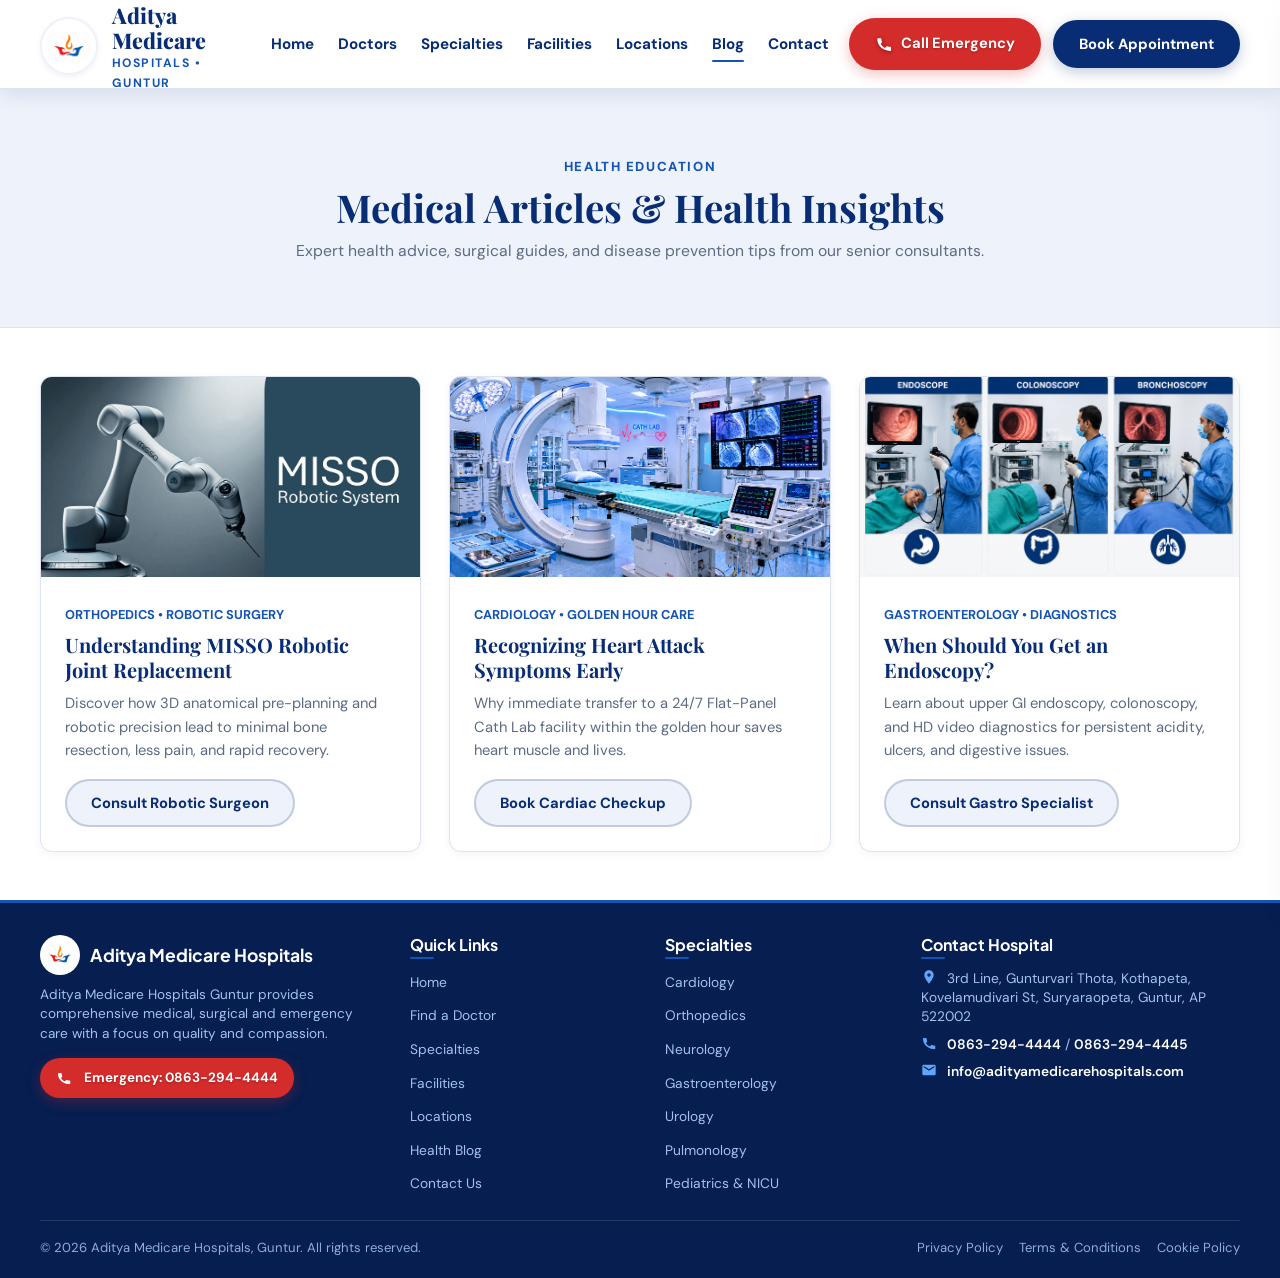
==== commit 35765167: "Add top padding to nav-inner and brand text to prevent header logo text clipping" ====
--- a/blog.html
+++ b/blog.html
@@ -22,7 +22,7 @@
   <link href="https://fonts.googleapis.com/css2?family=DM+Sans:ital,wght@0,400;0,500;0,700;0,800;1,400&family=Playfair+Display:wght@600;700;800&display=swap" rel="stylesheet" />
   
   <!-- Stylesheet -->
-  <link rel="stylesheet" href="style.css?v=2300" />
+  <link rel="stylesheet" href="style.css?v=2800" />
 </head>
 
 <body>
--- a/style.css
+++ b/style.css
@@ -147,11 +147,14 @@
 }
 
 .nav-inner {
-  height: 84px;
+  height: 88px;
   display: flex;
   align-items: center;
   justify-content: space-between;
   gap: 20px;
+  padding-top: 8px;
+  padding-bottom: 8px;
+  box-sizing: border-box;
 }
 
 .brand {
@@ -159,6 +162,7 @@
   align-items: center;
   gap: 14px;
   text-decoration: none;
+  padding-top: 4px;
 }
 
 .brand-logo {
@@ -175,6 +179,7 @@
 .brand-text {
   display: flex;
   flex-direction: column;
+  padding-top: 2px;
 }
 
 .brand-title {
@@ -182,7 +187,8 @@
   font-size: 1.35rem;
   font-weight: 800;
   color: var(--navy);
-  line-height: 1.1;
+  line-height: 1.15;
+  margin-top: 2px;
 }
 
 .brand-subtitle {
@@ -986,13 +992,14 @@
   gap: 6px;
   width: 125px;
   flex-shrink: 0;
-  height: 100%;
 }
 
 .doctor-photo-wrap {
-  width: 100%;
-  flex: 1;
-  min-height: 155px;
+  width: 125px;
+  height: 180px;
+  min-height: 180px;
+  max-height: 180px;
+  flex: 0 0 180px;
   border-radius: 12px;
   overflow: hidden;
   position: relative;
@@ -1092,6 +1099,7 @@
   letter-spacing: -0.01em;
   margin-bottom: 3px;
   line-height: 1.25;
+  min-height: 2.5em;
 }
 
 .doctor-qualification {
@@ -1104,22 +1112,20 @@
 }
 
 .doctor-designation {
-  font-size: 0.79rem;
+  font-size: 0.76rem;
   color: #475569;
   font-family: 'Plus Jakarta Sans', 'DM Sans', sans-serif;
   line-height: 1.35;
   margin-bottom: 6px;
-  min-height: 2.6em;
-  display: -webkit-box;
-  -webkit-line-clamp: 2;
-  -webkit-box-orient: vertical;
-  overflow: hidden;
+  min-height: 2.7em;
+  display: block;
 }
 
 .doctor-treatments {
   display: flex;
   flex-wrap: wrap;
   gap: 5px;
+  min-height: 52px;
   margin-top: auto;
   margin-bottom: 4px;
 }
@@ -1852,7 +1858,10 @@
 
 @media (max-width: 768px) {
   .nav-inner {
-    height: 74px;
+    height: 78px;
+    padding-top: 8px;
+    padding-bottom: 8px;
+    box-sizing: border-box;
   }
 
   .brand-logo {
